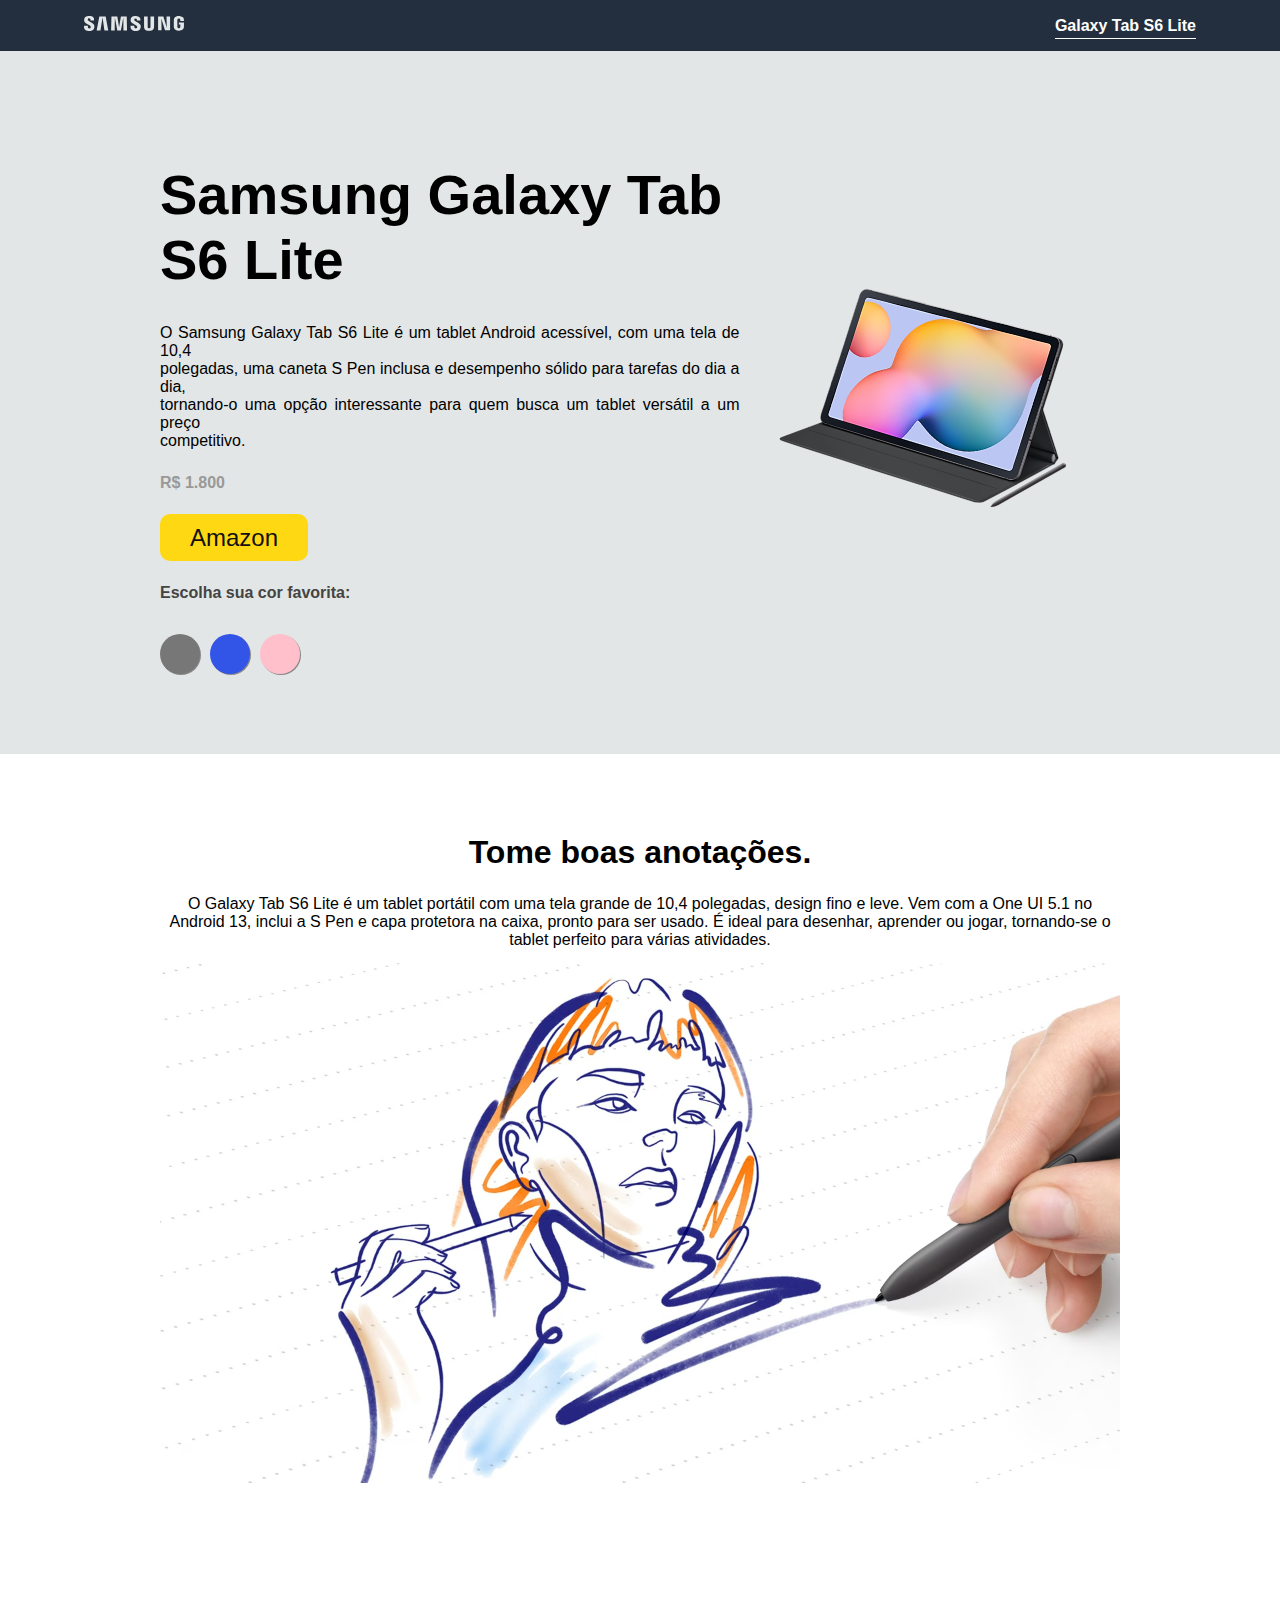
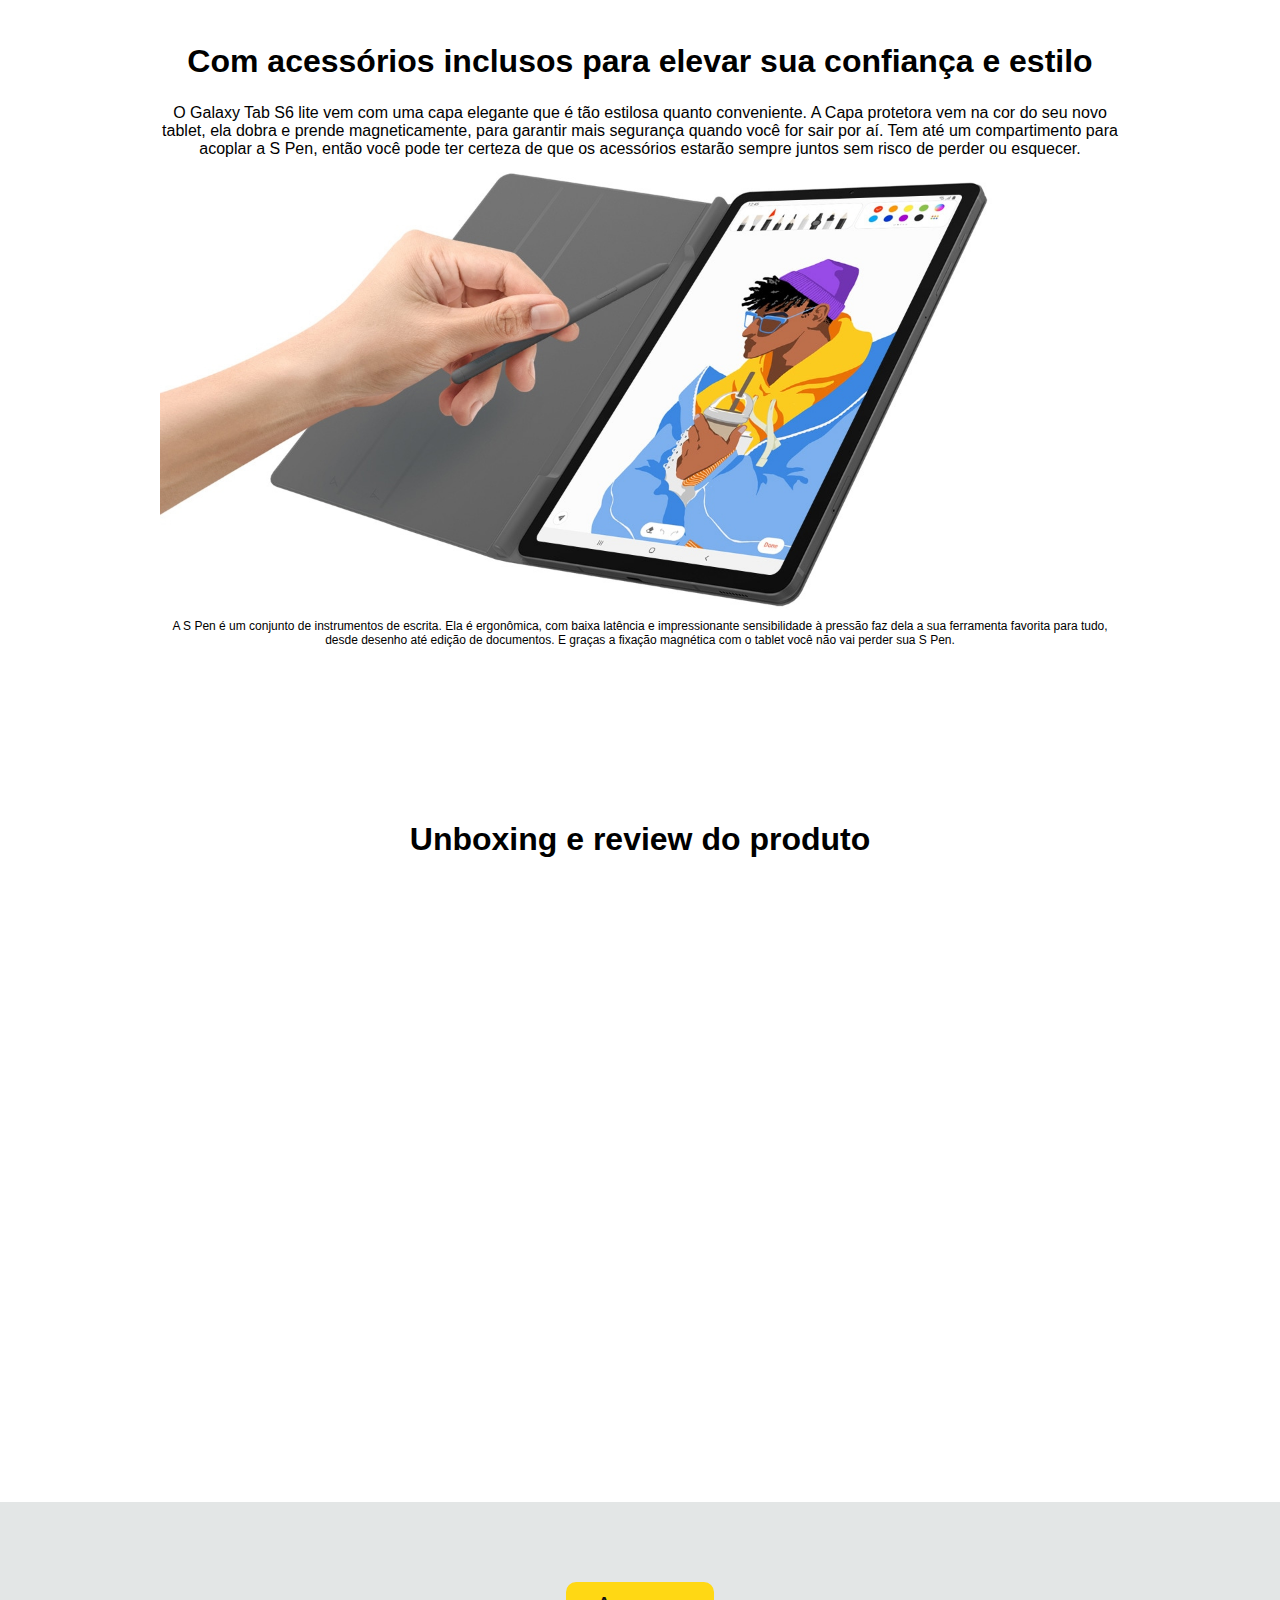
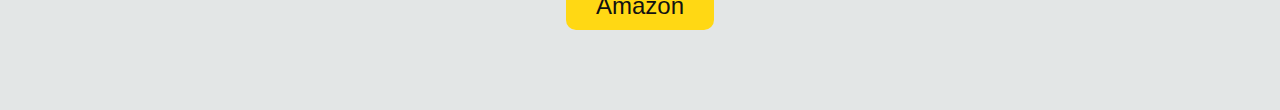
==== galaxy-tab-s6-lite/index.html @ 4a9cb218 "teste-site-url" ====
<!DOCTYPE html>
<html lang="pt-BR">
  <head>
    <title>Samsung Galaxy Tab S6 Lite - Especificações, Preço e Comprar</title>
    <link rel="shortcut icon" href="i/Favicon.png" type="image/x-icon" />
    <meta name="description" content="Conheça o Samsung Galaxy Tab S6 Lite, um tablet Android acessível com tela de 10,4 polegadas e caneta S Pen inclusa. Saiba mais sobre suas especificações e onde comprá-lo." />
    <meta charset="UTF-8" />
    <meta http-equiv="X-UA-Compatible" content="IE=edge" />
    <meta name="viewport" content="width=device-width, initial-scale=1.0" />
    <!--  -->
    <link rel="stylesheet" href="ac/style.css" />
    <script src="ac/scripts.js"></script>
  </head>
  <body>
    <header>
      <nav class="navigation">
        <a href="#"
          ><img src="i/logo.svg" alt="Logo do iPhone" class="logo"
        /></a>
        <ul>
          <li><a href="#" class="check">Galaxy Tab S6 Lite</a></li>
          <!-- <li><a href="#">Descrição</a></li> -->
          <!-- <li><a href="#">Detalhes</a></li> -->
          <!-- <li><a href="#">Recomendação</a></li> -->
        </ul>
      </nav>
    </header>
    <main>
      <section class="topo">
        <div class="main-text">
          <img src="i/iphone13.png" alt="" />
          <h3>Samsung Galaxy Tab S6 Lite</h3>
          <p class="justfy">
            O Samsung Galaxy Tab S6 Lite é um tablet Android acessível, com uma
            tela de 10,4 <br />
            polegadas, uma caneta S Pen inclusa e desempenho sólido para tarefas
            do dia a dia,<br />
            tornando-o uma opção interessante para quem busca um tablet versátil
            a um preço<br />
            competitivo.
          </p>
          <h6>R$ 1.800</h6>
          <a href="https://amzn.to/3QFNpTk" class="btn">Amazon</a>
          <div class="text">
            <h5>Escolha sua cor favorita:</h5>
          </div>
          <div class="content">
            <span
              id="green"
              onclick="imgSlider('i/galaxy-tab-s-black.png'); circleChange('#777777')"
            ></span>

            <span
              id="pink"
              onclick="imgSlider('i/galaxy-tab-s-blue.png'); circleChange('#3355E7')"
            ></span>
            <span
              id="blue"
              onclick="imgSlider('i/galaxy-tab-s-pink.png'); circleChange('#FFC0CB')"
            ></span>
          </div>
        </div>
        <div class="main-img">
          <img
            src="i/galaxy-tab-s-black.png"
            alt="Imagem do iPhone"
            id="phone"
          />
        </div>
        <div class="circle"></div>
      </section>
      <section id="descricao" class="detalhes">
        <h2>Tome boas anotações.</h2>
        <p>
          O Galaxy Tab S6 Lite é um tablet portátil com uma tela grande de 10,4
          polegadas, design fino e leve. Vem com a One UI 5.1 no Android 13,
          inclui a S Pen e capa protetora na caixa, pronto para ser usado. É
          ideal para desenhar, aprender ou jogar, tornando-se o tablet perfeito
          para várias atividades.
        </p>
        <img src="i/draw-inspiration.jpg" alt="imagem" />
      </section>
      <section class="detalhes">
        <h2>Com acessórios inclusos para elevar sua confiança e estilo</h2>
        <p>
          O Galaxy Tab S6 lite vem com uma capa elegante que é tão estilosa
          quanto conveniente. A Capa protetora vem na cor do seu novo tablet,
          ela dobra e prende magneticamente, para garantir mais segurança quando
          você for sair por aí. Tem até um compartimento para acoplar a S Pen,
          então você pode ter certeza de que os acessórios estarão sempre juntos
          sem risco de perder ou esquecer.
        </p>
        <img src="i/tab-capa-caneta.jpg" alt="imagem" />
        <p class="span">
          A S Pen é um conjunto de instrumentos de escrita. Ela é ergonômica,
          com baixa latência e impressionante sensibilidade à pressão faz dela a
          sua ferramenta favorita para tudo, desde desenho até edição de
          documentos. E graças a fixação magnética com o tablet você não vai
          perder sua S Pen.
        </p>
      </section>
      <section class="detalhes">
        <h2>Unboxing e review do produto</h2>
        <div class="iframe-container">
<iframe width="560" height="315" src="https://www.youtube.com/embed/kDgHw92b184?si=QJrs1kSWTBTWZQor" title="YouTube video player" frameborder="0" allow="accelerometer; autoplay; clipboard-write; encrypted-media; gyroscope; picture-in-picture; web-share" allowfullscreen></iframe>
        </div>
      </section>
      <section class="btn-bottom">
        <a href="https://amzn.to/3QFNpTk" class="btn">Amazon</a>
      </section>
    </main>
  </body>
</html>
---- galaxy-tab-s6-lite/ac/style.css ----
* {
  margin: 0;
  padding: 0;
  box-sizing: border-box;
  list-style: none;
  text-decoration: none;
  font-family: sans-serif;
}
body {
  background: #e3e6e6;
}
header {
  padding: 2px 70px;
  background: #232f3e;
}
.navigation {
  display: flex;
  align-items: center;
  justify-content: space-between;
  padding: 14px;
}
.navigation .logo {
  width: 100px;
}
.navigation ul {
  display: flex;
  align-items: center;
  gap: 60px;
}
.navigation ul li a {
  color: #888;
  font-weight: 600;
  padding-bottom: 4px;
  transition: all 0.5s ease-in-out;
}
.navigation ul li a:hover {
  color: #fff;
  border-bottom: 1px solid #fff;
}
.navigation .check {
  color: #fff;
  border-bottom: 1px solid #fff;
}

/*Main*/

main section {
  display: flex;
  align-items: center;
  justify-content: space-between;
  padding: 5rem 10rem;
  z-index: 2;
}
main .topo {
  display: flex;
}
.main-text img {
  width: 15rem;
  margin-bottom: 3vh;
  z-index: 2;
}

.main-text h3 {
  font-size: 3.5rem;
  margin-bottom: 2rem;
  z-index: 2;
}
.main-text p[class="justfy"] {
  margin-bottom: 1.5rem;
text-align: justify;
}
.main-text h6 {
  color: #999;
  font-size: 1rem;
  margin-bottom: 2rem;
  z-index: 2;
}
.main-text .btn,
main .btn-bottom .btn {
  font-weight: 500;
  padding: 10px 30px;
  background: #ffd814;
  border-radius: 10px;
  color: #111111;
  font-size: 1.5rem;
  transition: all 0.5s;
  z-index: 2;
}
.main-text .btn:hover {
  /* opacity: .85; */
}
.main-text .text h5 {
  font-size: 1rem;
  color: #444;
  margin-top: 2rem;
  margin-bottom: 2rem;
  z-index: 2;
}
.main-text .content {
  display: flex;
  align-items: center;
  gap: 10px;
  z-index: 2;
}
.main-text .content span {
  width: 40px;
  height: 40px;
  border-radius: 50%;
  cursor: pointer;
  box-shadow: 1px 1px #888;
  transition: all 0.5s;
  z-index: 2;
}
.main-text .content span:hover {
  opacity: 0.8;
}
#green {
  background: #777777;
}
#pink {
  background: #3355e7;
}
#blue {
  background: #ffc0cb;
}
.main-img {
  transition: all 1s ease;
  z-index: 100;
}
.main-img img {
  width: 500px;
  transform: rotate(7deg);
}
main img {
  max-width: 100%;
  height: auto;
}

/* .circle {
  position: absolute;
  top: 0;
  right: 0;
  width: 900px;
  height: 706px;
  background: #777777;
  clip-path: circle(800px at right 1000px);
} */

/* DETALHES */

main .detalhes {
  display: flex;
  flex-direction: column;
  background-color: #ffffff;
}

.iframe-container {
  position: relative;
  width: 100%;
  padding-bottom: 56.25%; /* 16:9 aspect ratio (height/width) */
  overflow: hidden;
}

.iframe-container iframe {
  position: absolute;
  top: 0;
  left: 0;
  width: 100%;
  height: 100%;
}

main h2 {
  font-size: xx-large;
  margin-bottom: 24px;
}

main p {
  font-size: medium;
  margin-bottom: 14px;
  text-align: center;
}
main p[class="span"]{
  font-size: 12px;
}

main .btn-bottom  {
  display: flex;
  justify-content: center;
}



@media (max-width: 833px) {
  main .topo {
    display: flex;
    flex-direction: column;
  }
  main section .main-img img {
    width: 900px;
    height: auto;
  }
  main .detalhes{
    padding-left: 2em;
    padding-right: 2em;
  }
}
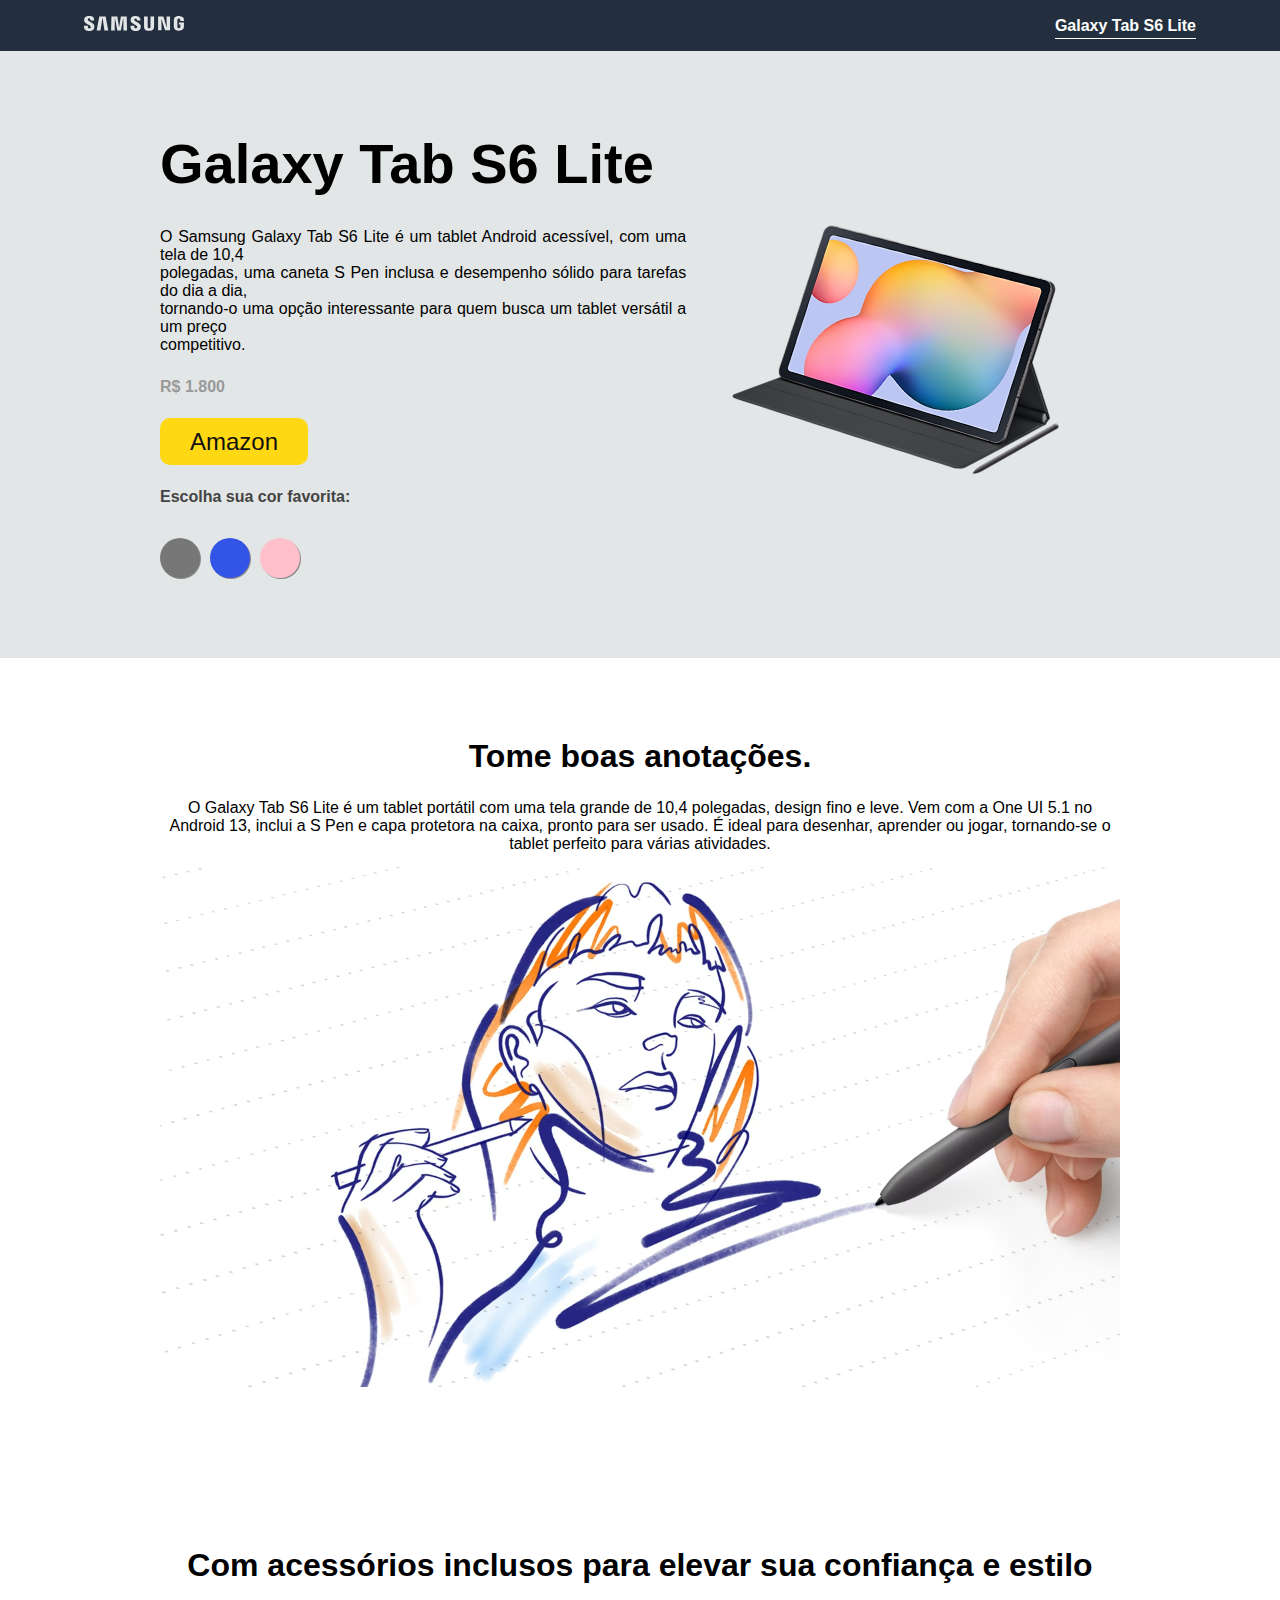
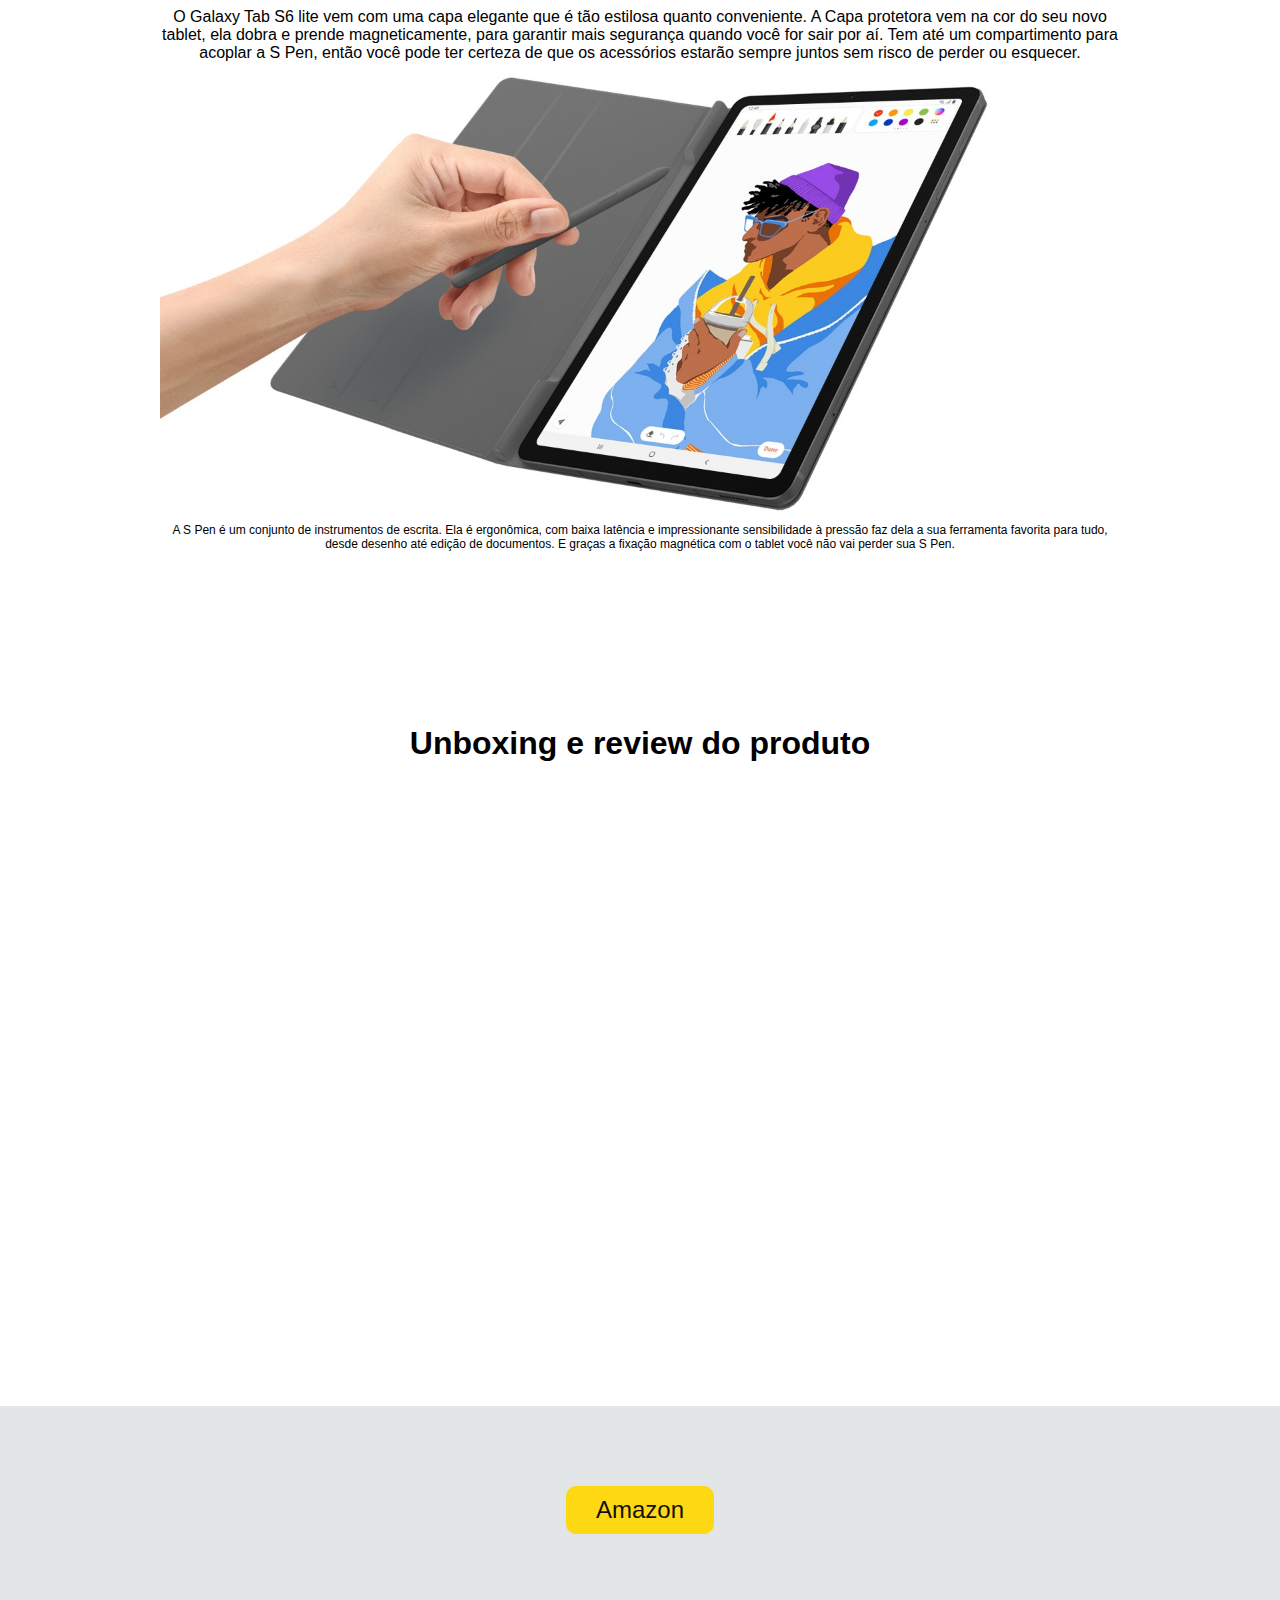
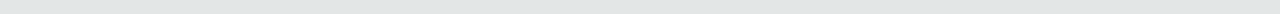
==== commit eb137c58: "Update index.html" ====
--- a/galaxy-tab-s6-lite/index.html
+++ b/galaxy-tab-s6-lite/index.html
@@ -28,8 +28,8 @@
     <main>
       <section class="topo">
         <div class="main-text">
-          <img src="i/iphone13.png" alt="" />
-          <h3>Samsung Galaxy Tab S6 Lite</h3>
+      
+          <h3> Galaxy Tab S6 Lite</h3>
           <p class="justfy">
             O Samsung Galaxy Tab S6 Lite é um tablet Android acessível, com uma
             tela de 10,4 <br />
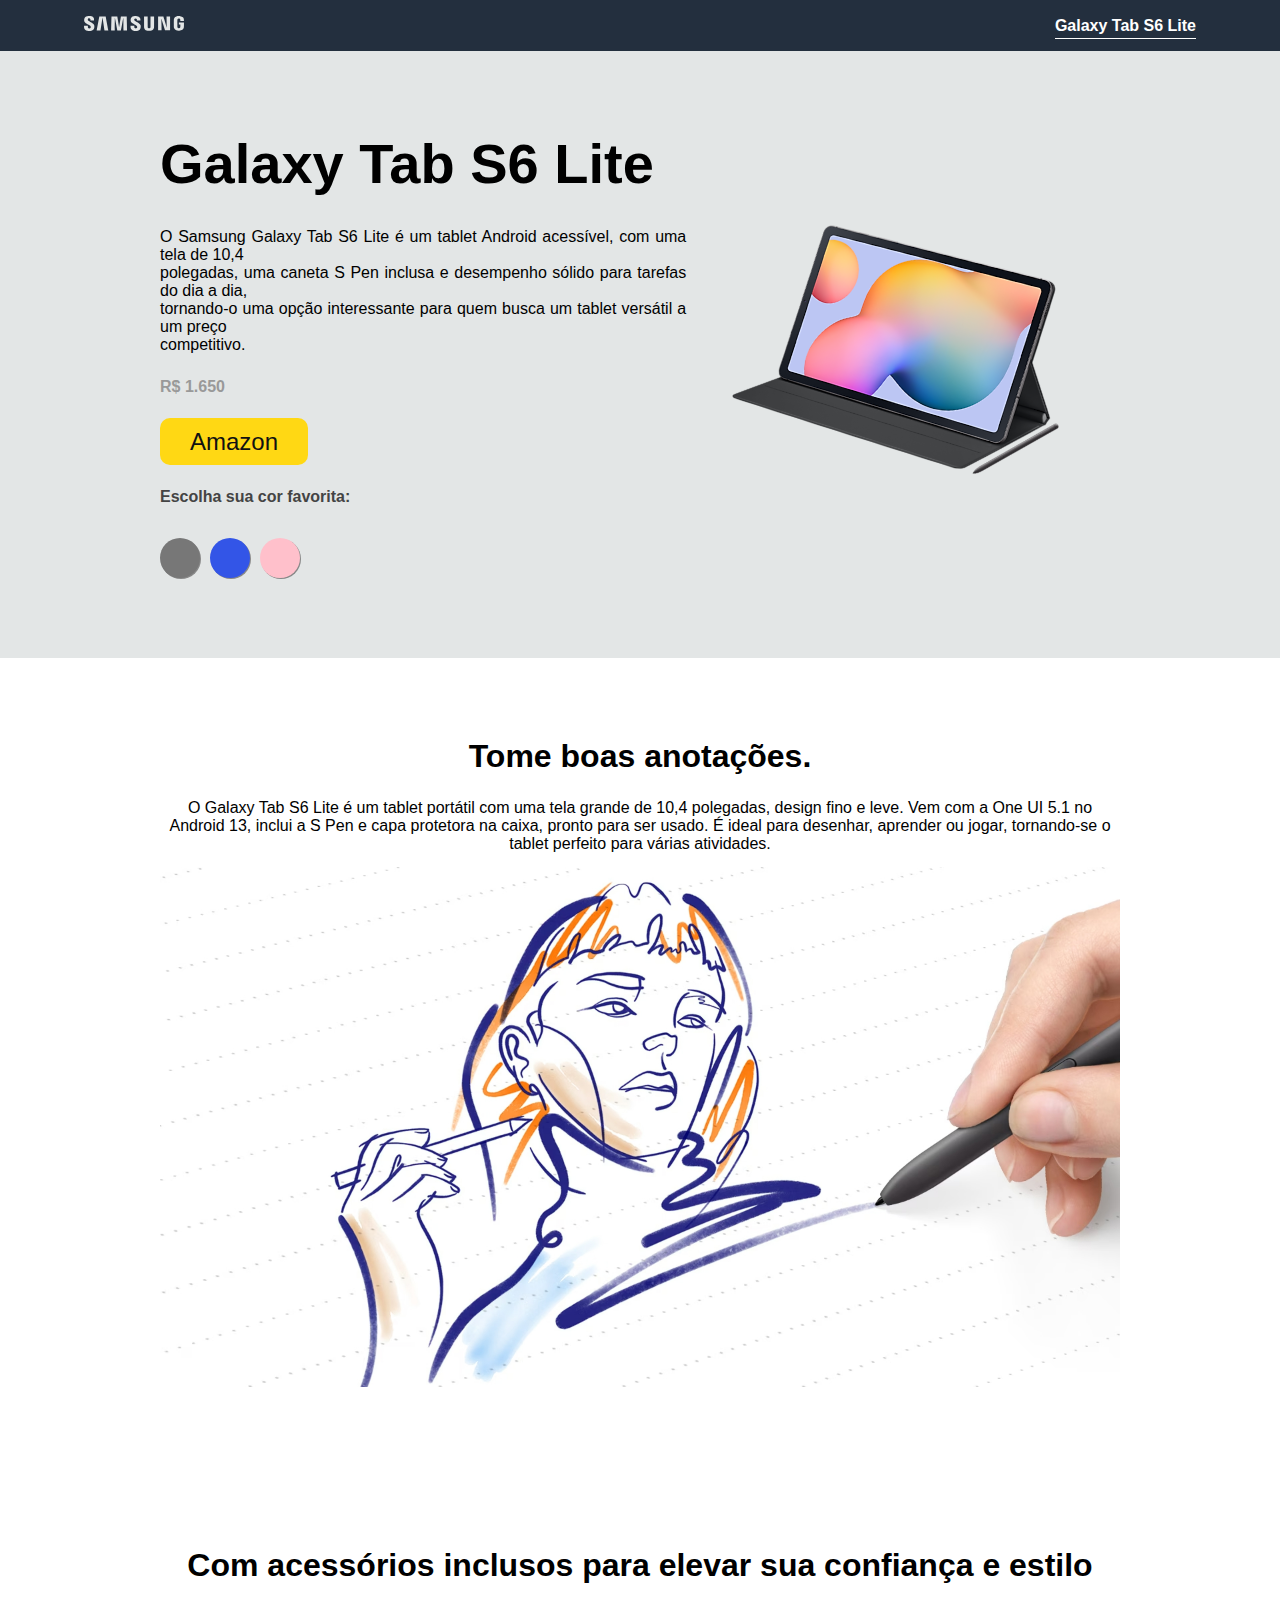
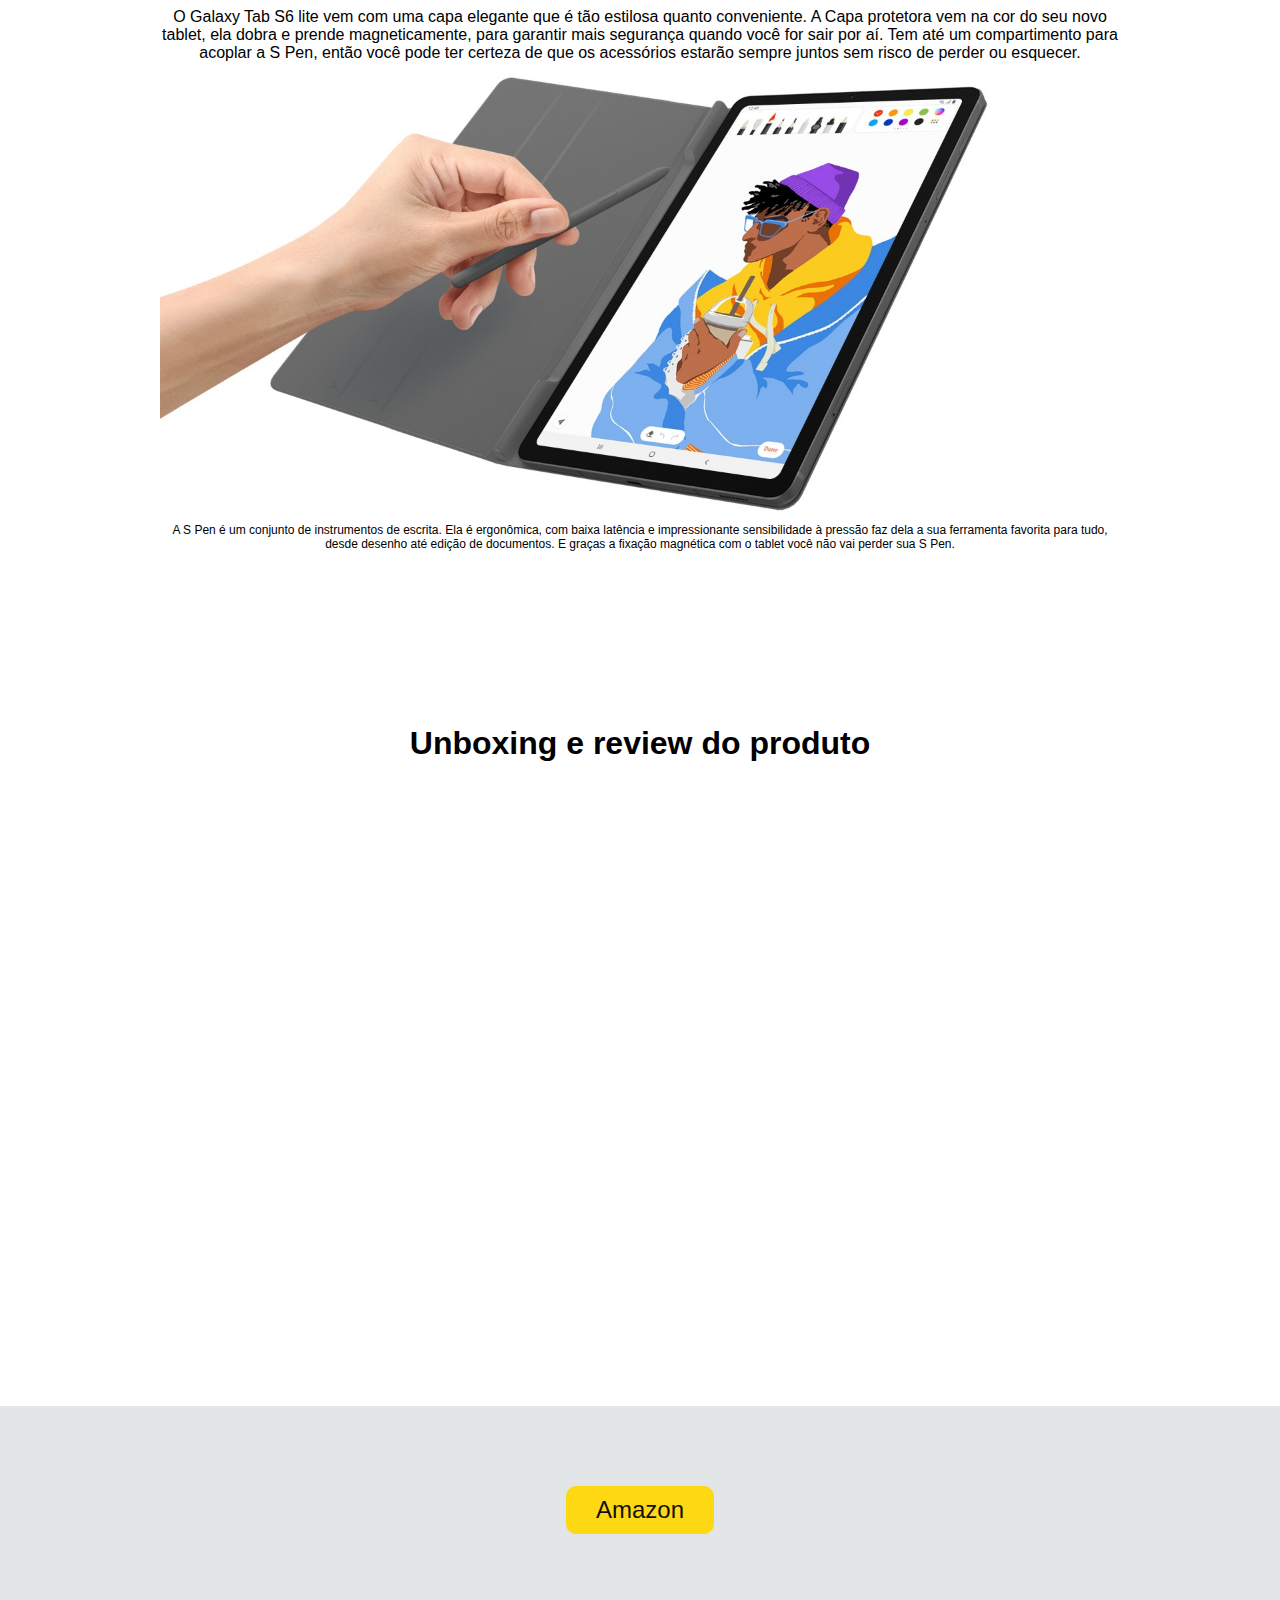
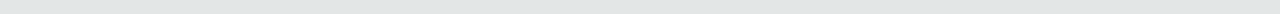
==== commit 8d4b28d8: "alteração de preço" ====
--- a/galaxy-tab-s6-lite/index.html
+++ b/galaxy-tab-s6-lite/index.html
@@ -3,7 +3,10 @@
   <head>
     <title>Samsung Galaxy Tab S6 Lite - Especificações, Preço e Comprar</title>
     <link rel="shortcut icon" href="i/Favicon.png" type="image/x-icon" />
-    <meta name="description" content="Conheça o Samsung Galaxy Tab S6 Lite, um tablet Android acessível com tela de 10,4 polegadas e caneta S Pen inclusa. Saiba mais sobre suas especificações e onde comprá-lo." />
+    <meta
+      name="description"
+      content="Conheça o Samsung Galaxy Tab S6 Lite, um tablet Android acessível com tela de 10,4 polegadas e caneta S Pen inclusa. Saiba mais sobre suas especificações e onde comprá-lo."
+    />
     <meta charset="UTF-8" />
     <meta http-equiv="X-UA-Compatible" content="IE=edge" />
     <meta name="viewport" content="width=device-width, initial-scale=1.0" />
@@ -28,8 +31,7 @@
     <main>
       <section class="topo">
         <div class="main-text">
-      
-          <h3> Galaxy Tab S6 Lite</h3>
+          <h3>Galaxy Tab S6 Lite</h3>
           <p class="justfy">
             O Samsung Galaxy Tab S6 Lite é um tablet Android acessível, com uma
             tela de 10,4 <br />
@@ -39,7 +41,7 @@
             a um preço<br />
             competitivo.
           </p>
-          <h6>R$ 1.800</h6>
+          <h6>R$ 1.650</h6>
           <a href="https://amzn.to/3QFNpTk" class="btn">Amazon</a>
           <div class="text">
             <h5>Escolha sua cor favorita:</h5>
@@ -102,7 +104,15 @@
       <section class="detalhes">
         <h2>Unboxing e review do produto</h2>
         <div class="iframe-container">
-<iframe width="560" height="315" src="https://www.youtube.com/embed/kDgHw92b184?si=QJrs1kSWTBTWZQor" title="YouTube video player" frameborder="0" allow="accelerometer; autoplay; clipboard-write; encrypted-media; gyroscope; picture-in-picture; web-share" allowfullscreen></iframe>
+          <iframe
+            width="560"
+            height="315"
+            src="https://www.youtube.com/embed/kDgHw92b184?si=QJrs1kSWTBTWZQor"
+            title="YouTube video player"
+            frameborder="0"
+            allow="accelerometer; autoplay; clipboard-write; encrypted-media; gyroscope; picture-in-picture; web-share"
+            allowfullscreen
+          ></iframe>
         </div>
       </section>
       <section class="btn-bottom">
--- a/galaxy-tab-s6-lite/ac/style.css
+++ b/galaxy-tab-s6-lite/ac/style.css
@@ -191,6 +191,10 @@
 
 
 @media (max-width: 833px) {
+  header {
+    padding: 0px 13px;
+    background: #232f3e;
+}
   main .topo {
     display: flex;
     flex-direction: column;
@@ -199,7 +203,7 @@
     width: 900px;
     height: auto;
   }
-  main .detalhes{
+  main section{
     padding-left: 2em;
     padding-right: 2em;
   }
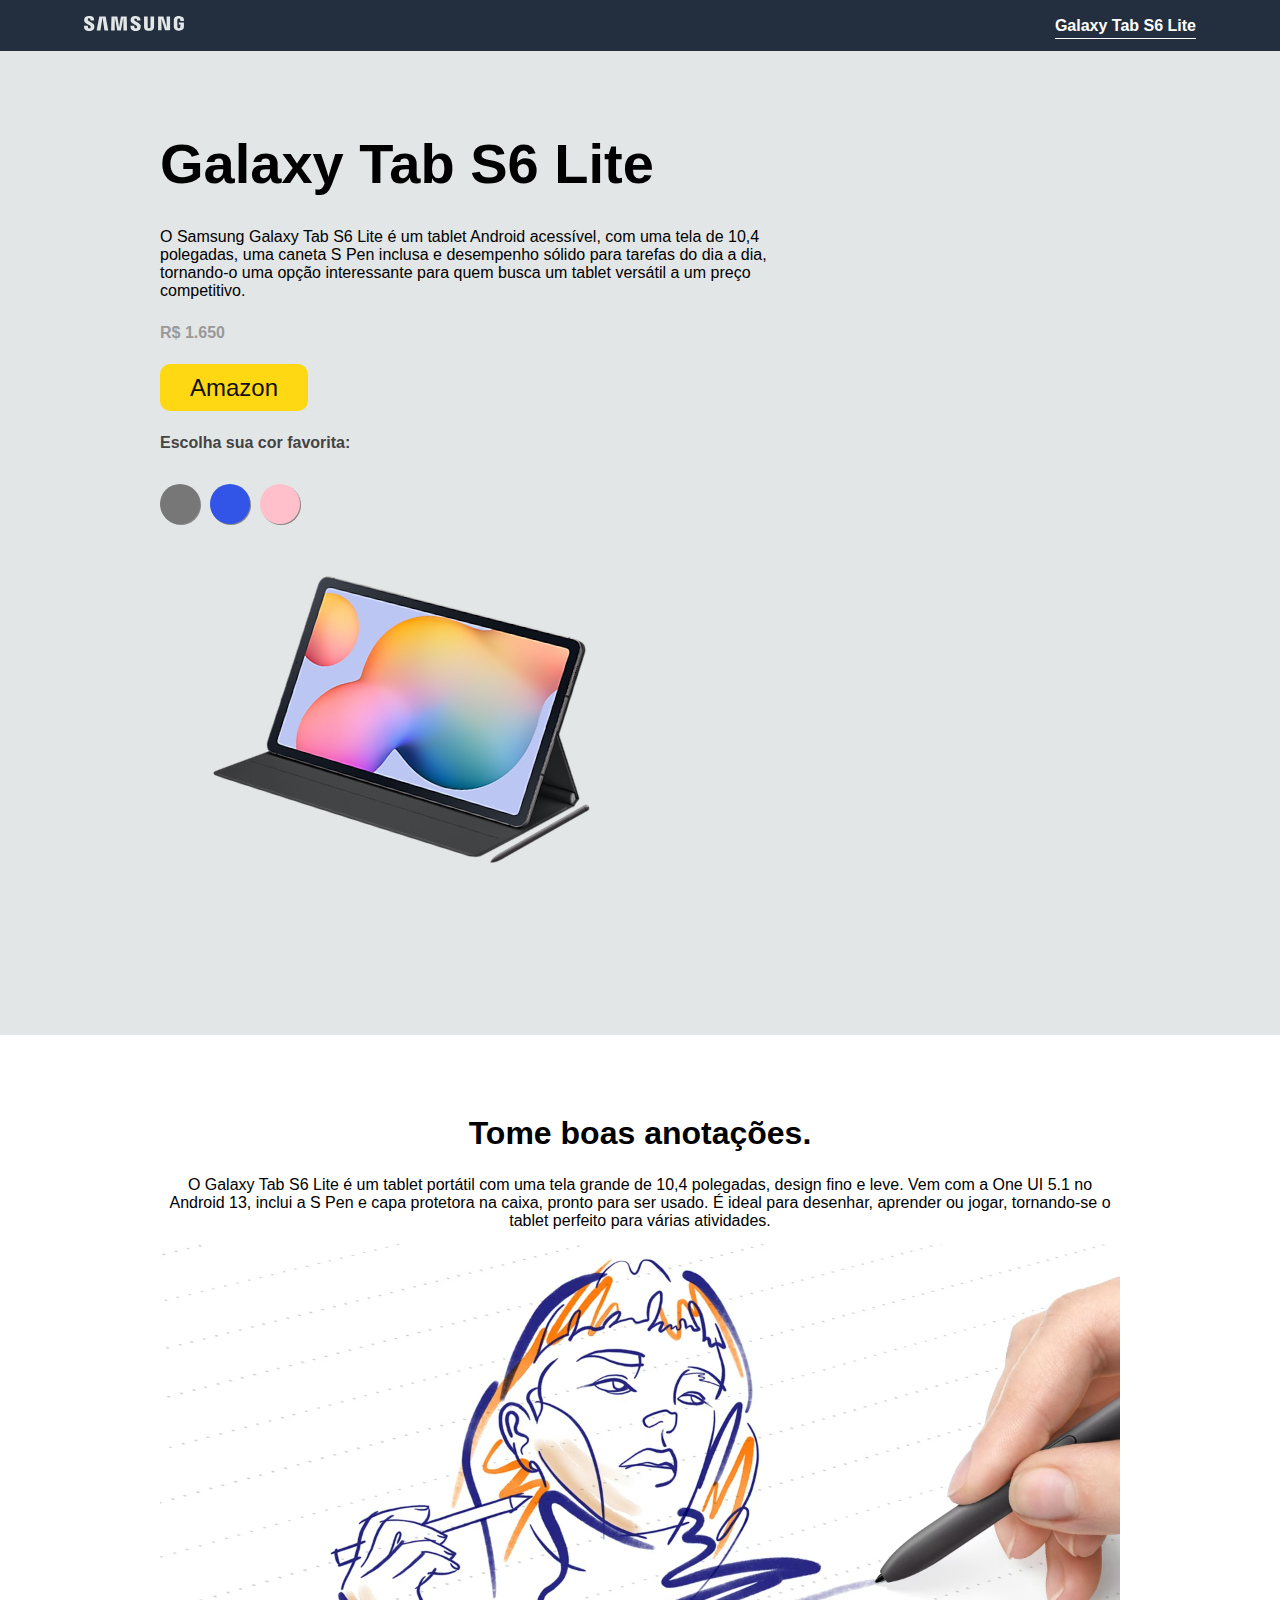
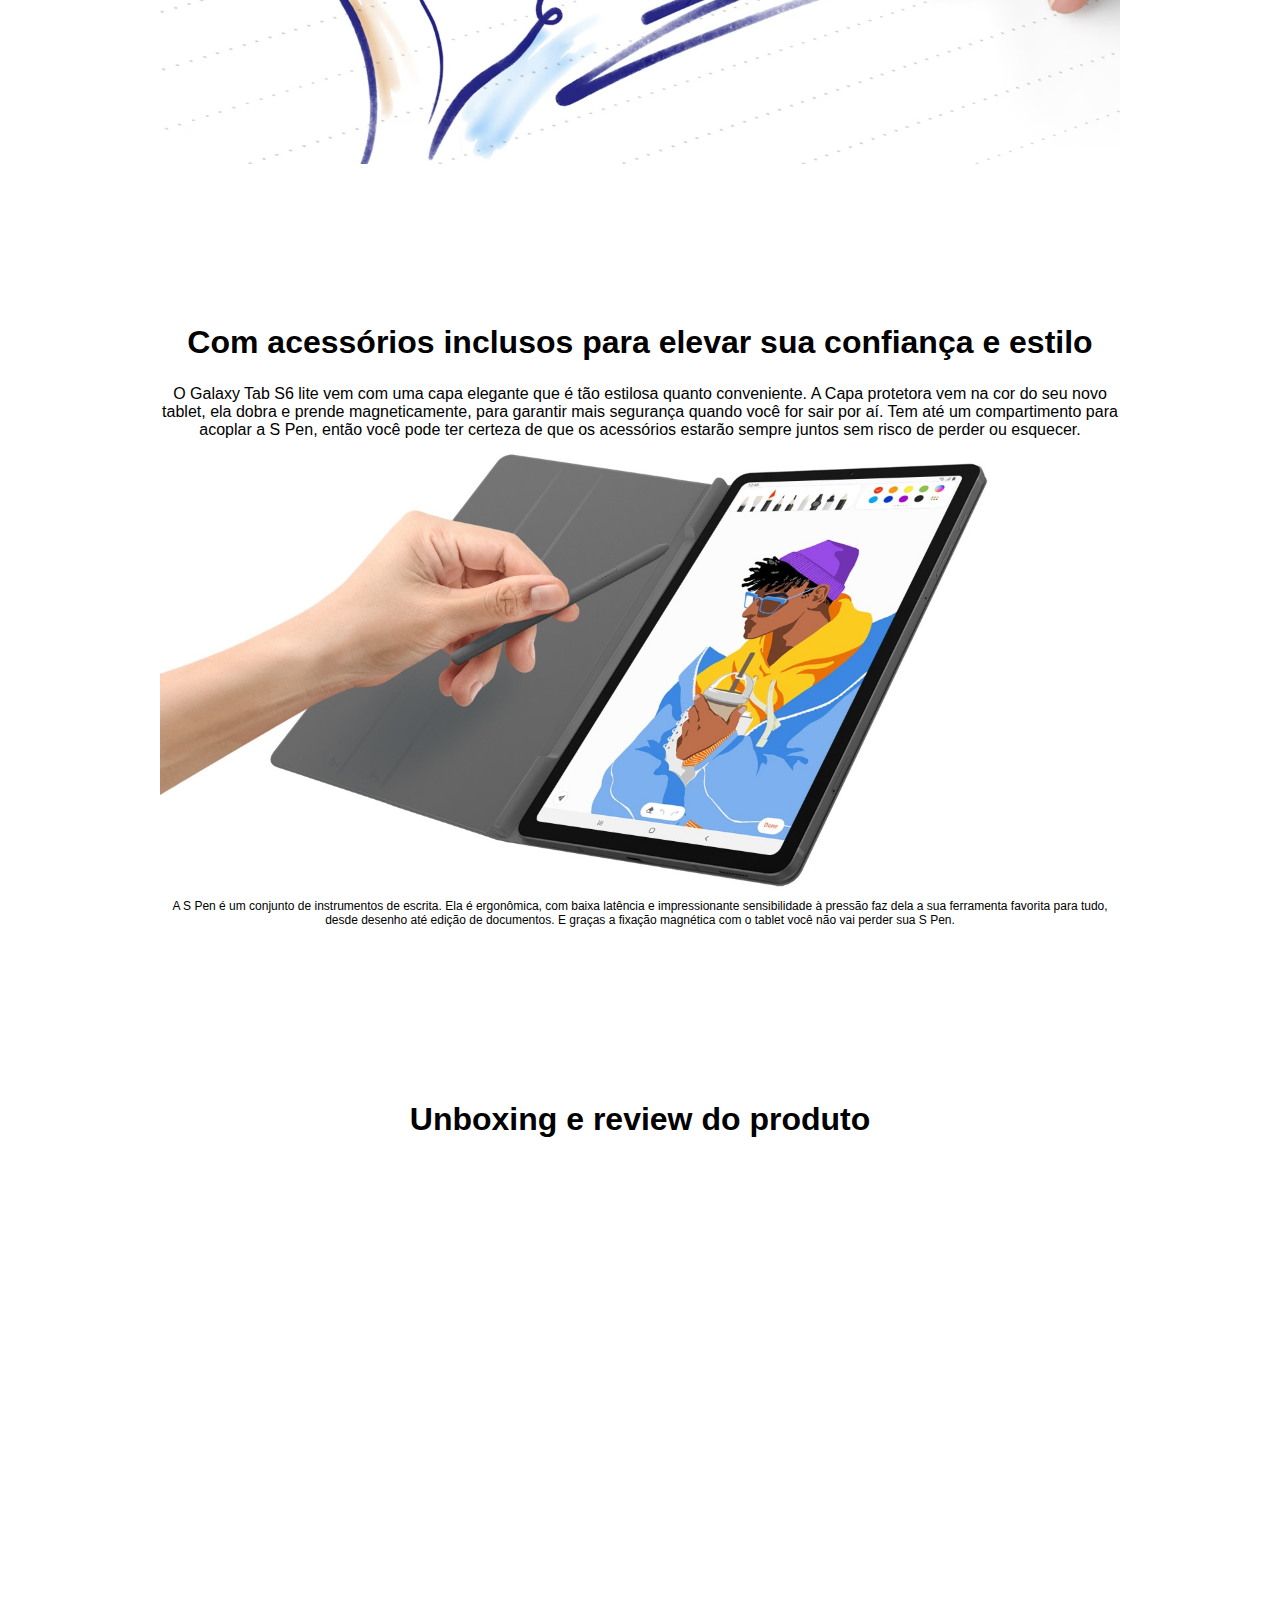
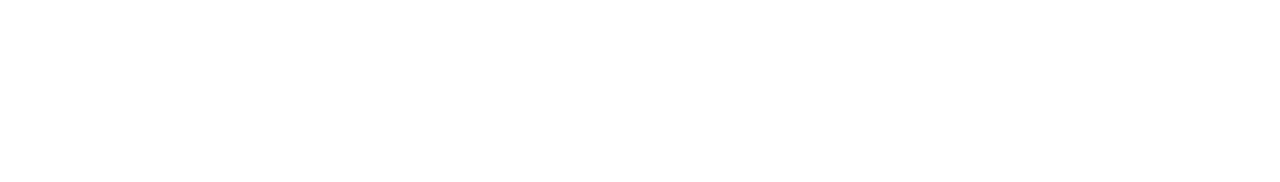
==== commit a4eb6eca: "uploand: alteração de preços e links dinamicamente" ====
--- a/galaxy-tab-s6-lite/index.html
+++ b/galaxy-tab-s6-lite/index.html
@@ -41,27 +41,28 @@
             a um preço<br />
             competitivo.
           </p>
-          <h6>R$ 1.650</h6>
-          <a href="https://amzn.to/3QFNpTk" class="btn">Amazon</a>
+          <h6 id="price">R$ 1.650</h6>
+          <a id="amazon-link" href="https://amzn.to/3QFNpTk" class="btn"
+            >Amazon</a
+          >
           <div class="text">
             <h5>Escolha sua cor favorita:</h5>
           </div>
-          <div class="content">
+         <div class="content">
             <span
               id="green"
-              onclick="imgSlider('i/galaxy-tab-s-black.png'); circleChange('#777777')"
+              onclick="changeProduct('i/galaxy-tab-s-black.png', '#777777', 'R$ 1.650', 'https://amzn.to/3QFNpTk')"
             ></span>
-
             <span
               id="pink"
-              onclick="imgSlider('i/galaxy-tab-s-blue.png'); circleChange('#3355E7')"
+              onclick="changeProduct('i/galaxy-tab-s-blue.png', '#3355E7', 'R$ 1.999', 'https://amzn.to/')"
             ></span>
             <span
               id="blue"
-              onclick="imgSlider('i/galaxy-tab-s-pink.png'); circleChange('#FFC0CB')"
+              onclick="changeProduct('i/galaxy-tab-s-pink.png', '#FFC0CB', 'R$ 1.549', 'https://amzn.to/')"
             ></span>
-          </div>
         </div>
+
         <div class="main-img">
           <img
             src="i/galaxy-tab-s-black.png"
@@ -115,9 +116,9 @@
           ></iframe>
         </div>
       </section>
-      <section class="btn-bottom">
+      <!-- <section class="btn-bottom">
         <a href="https://amzn.to/3QFNpTk" class="btn">Amazon</a>
-      </section>
+      </section> -->
     </main>
   </body>
 </html>
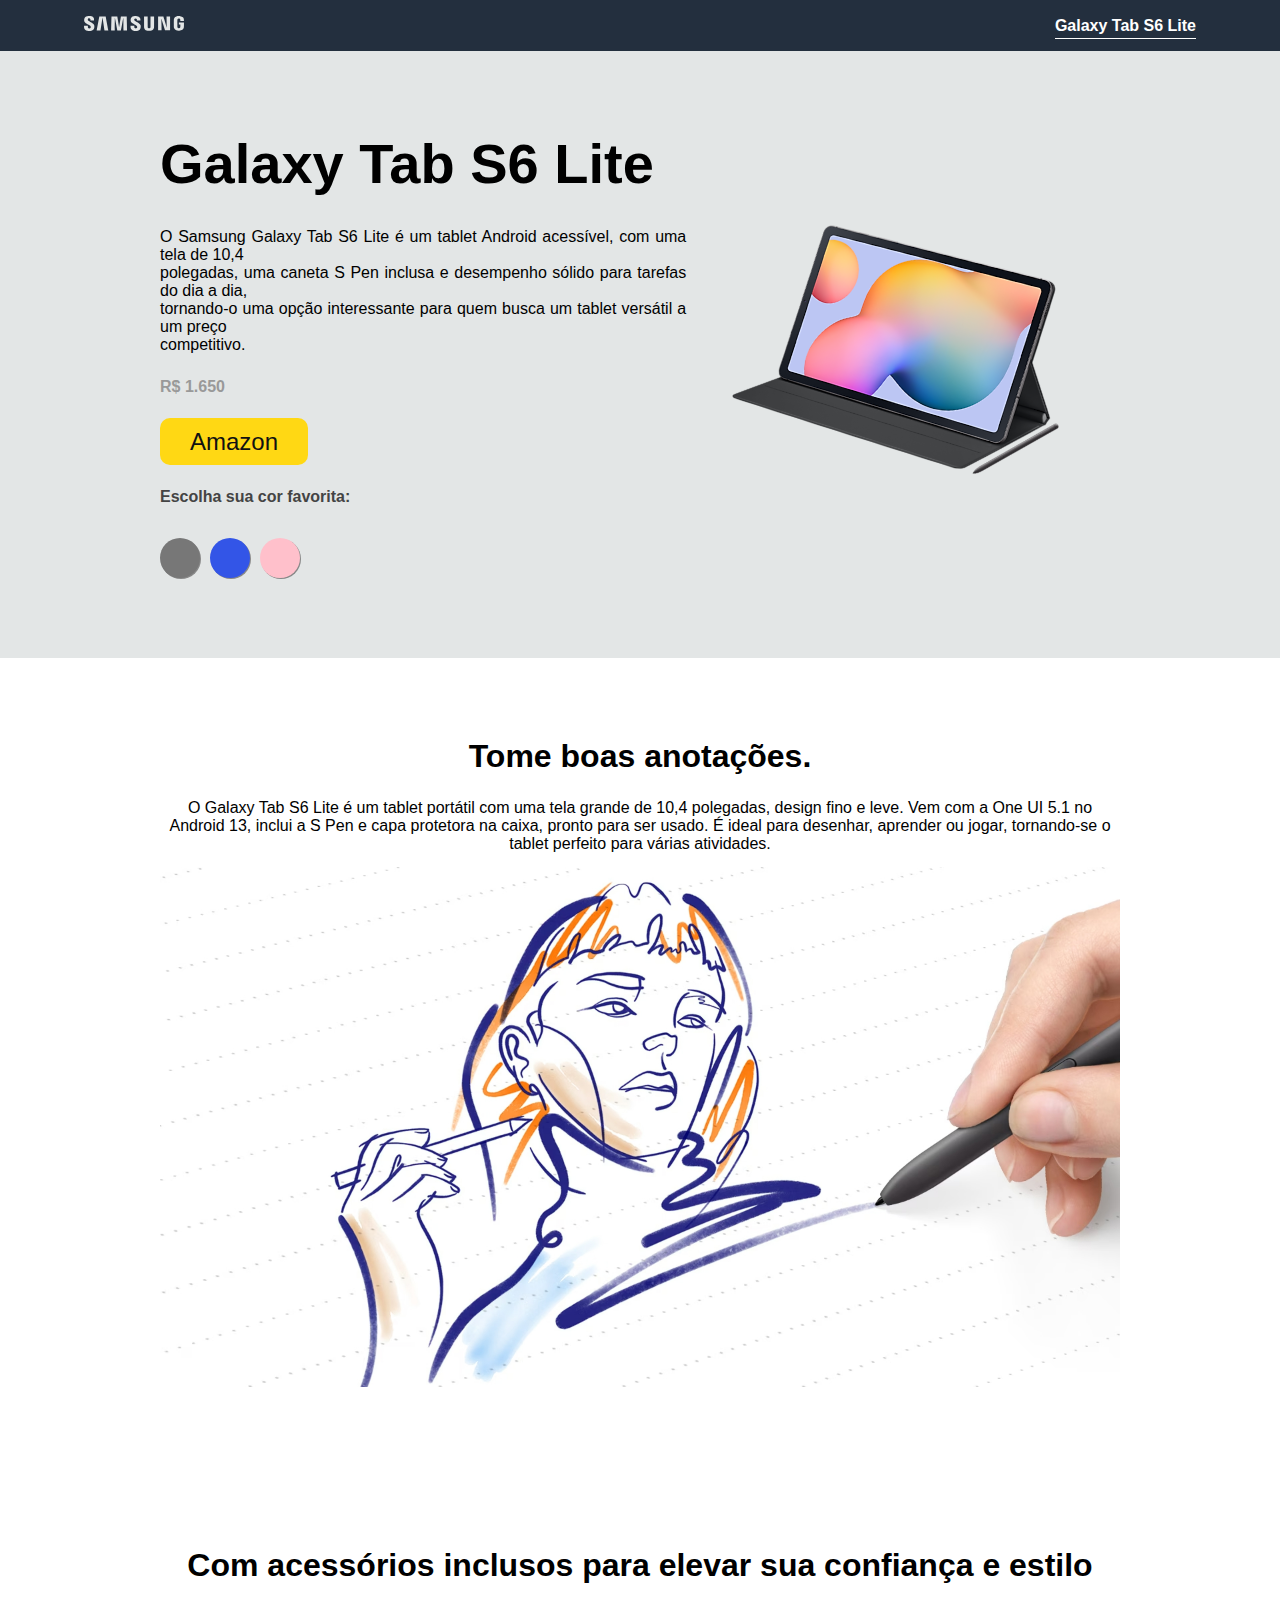
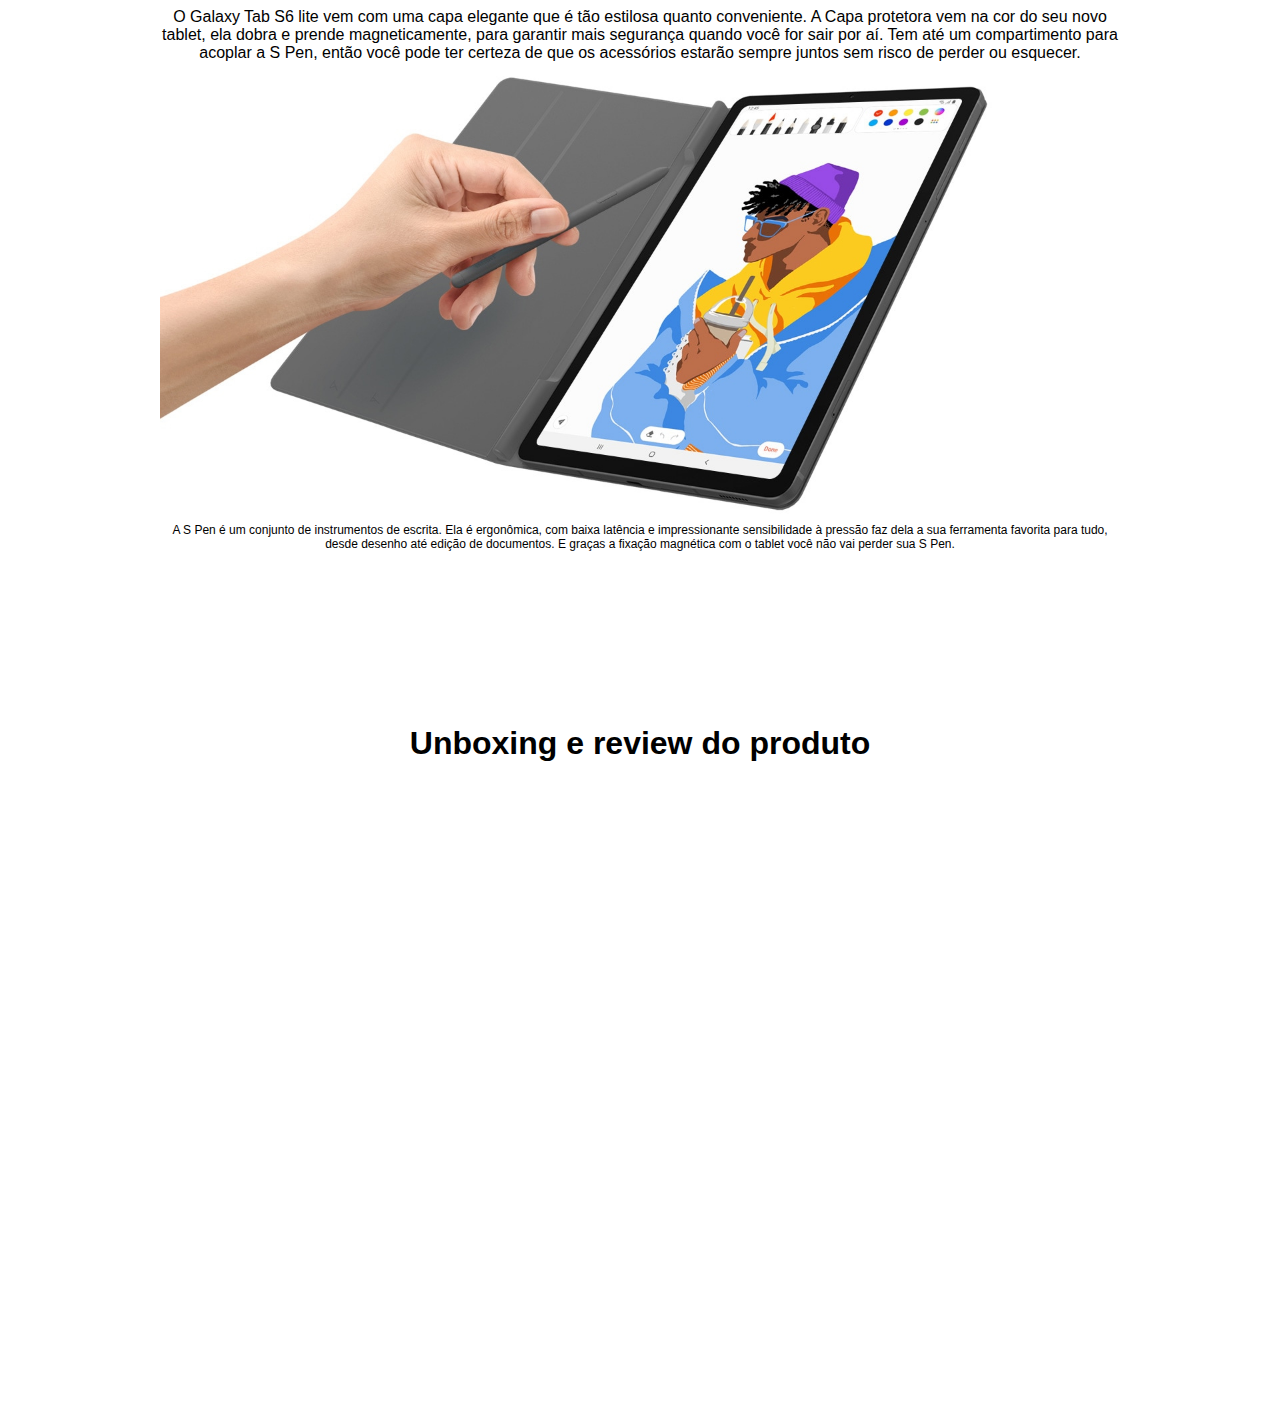
==== commit fcf20b58: "correção: posição imagem" ====
--- a/galaxy-tab-s6-lite/index.html
+++ b/galaxy-tab-s6-lite/index.html
@@ -48,7 +48,7 @@
           <div class="text">
             <h5>Escolha sua cor favorita:</h5>
           </div>
-         <div class="content">
+          <div class="content">
             <span
               id="green"
               onclick="changeProduct('i/galaxy-tab-s-black.png', '#777777', 'R$ 1.650', 'https://amzn.to/3QFNpTk')"
@@ -61,8 +61,8 @@
               id="blue"
               onclick="changeProduct('i/galaxy-tab-s-pink.png', '#FFC0CB', 'R$ 1.549', 'https://amzn.to/')"
             ></span>
+          </div>
         </div>
-
         <div class="main-img">
           <img
             src="i/galaxy-tab-s-black.png"
@@ -70,7 +70,7 @@
             id="phone"
           />
         </div>
-        <div class="circle"></div>
+        <!-- <div class="circle"></div> -->
       </section>
       <section id="descricao" class="detalhes">
         <h2>Tome boas anotações.</h2>
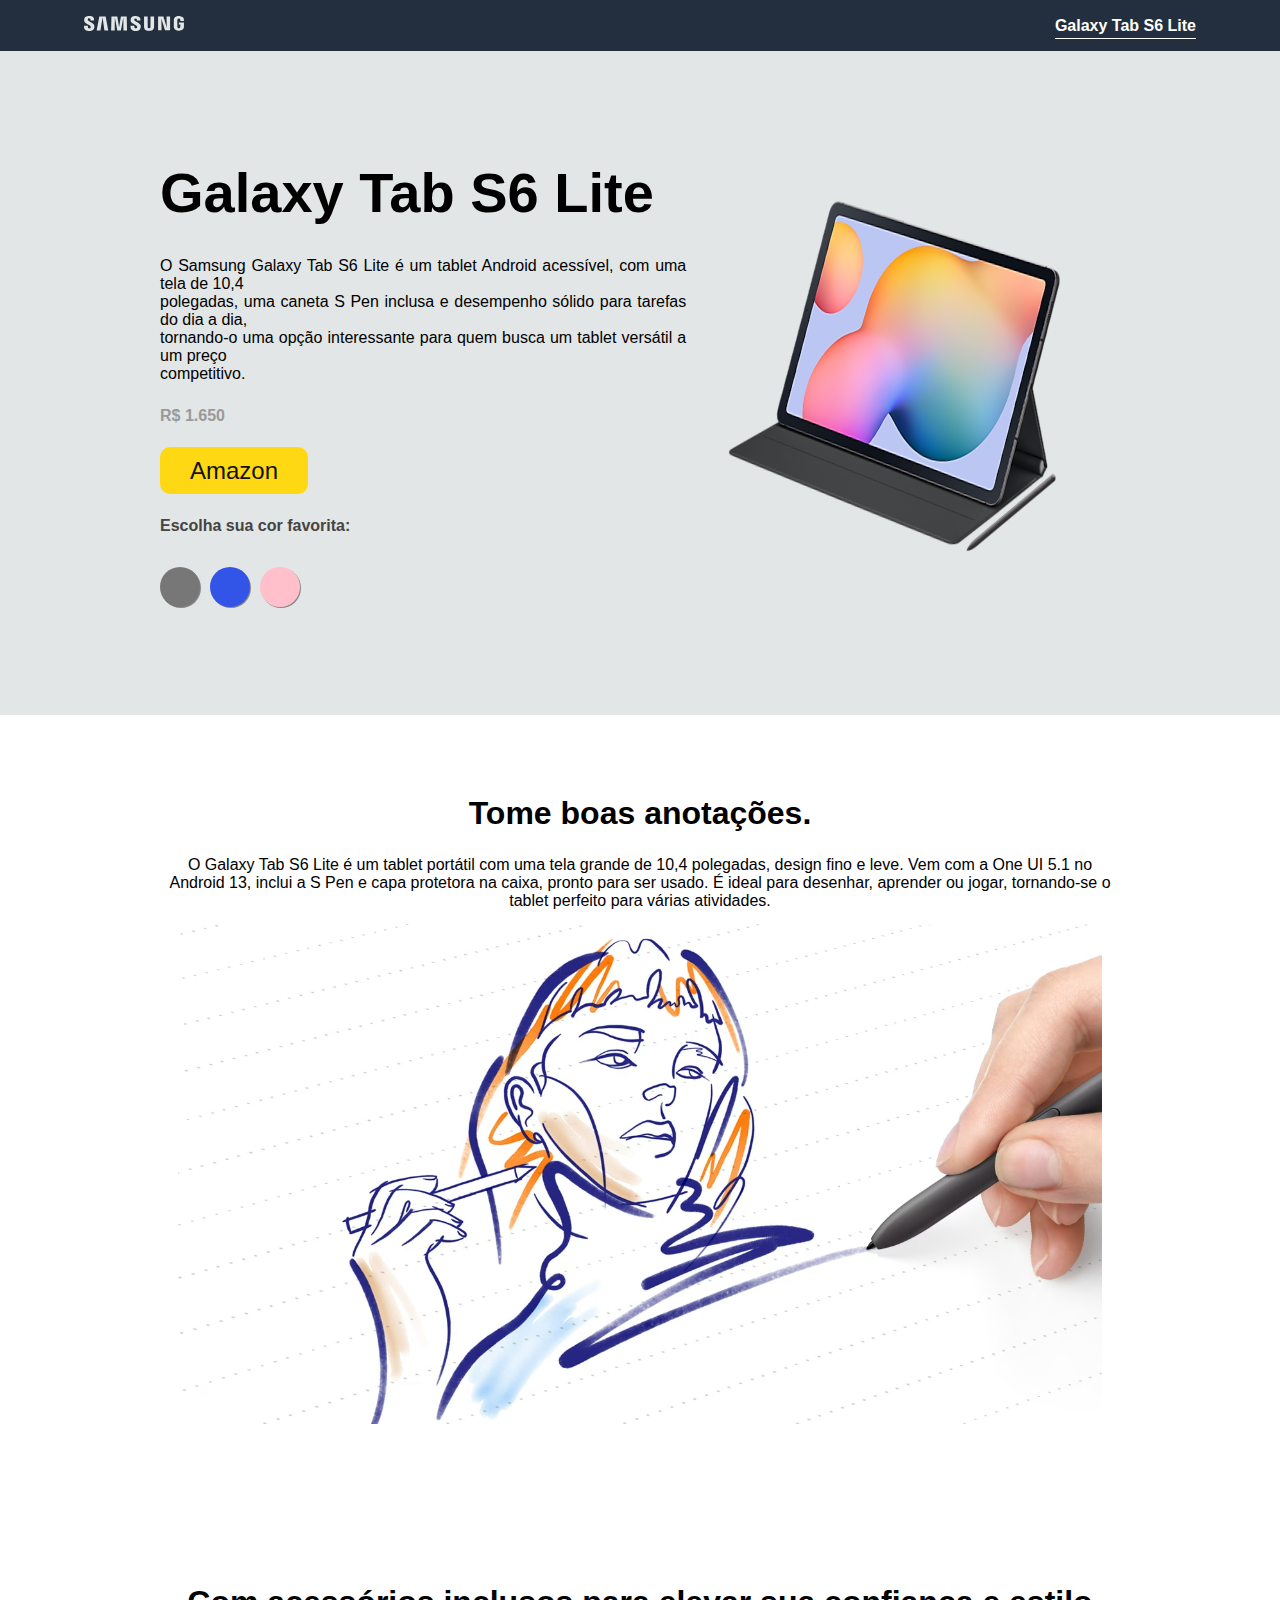
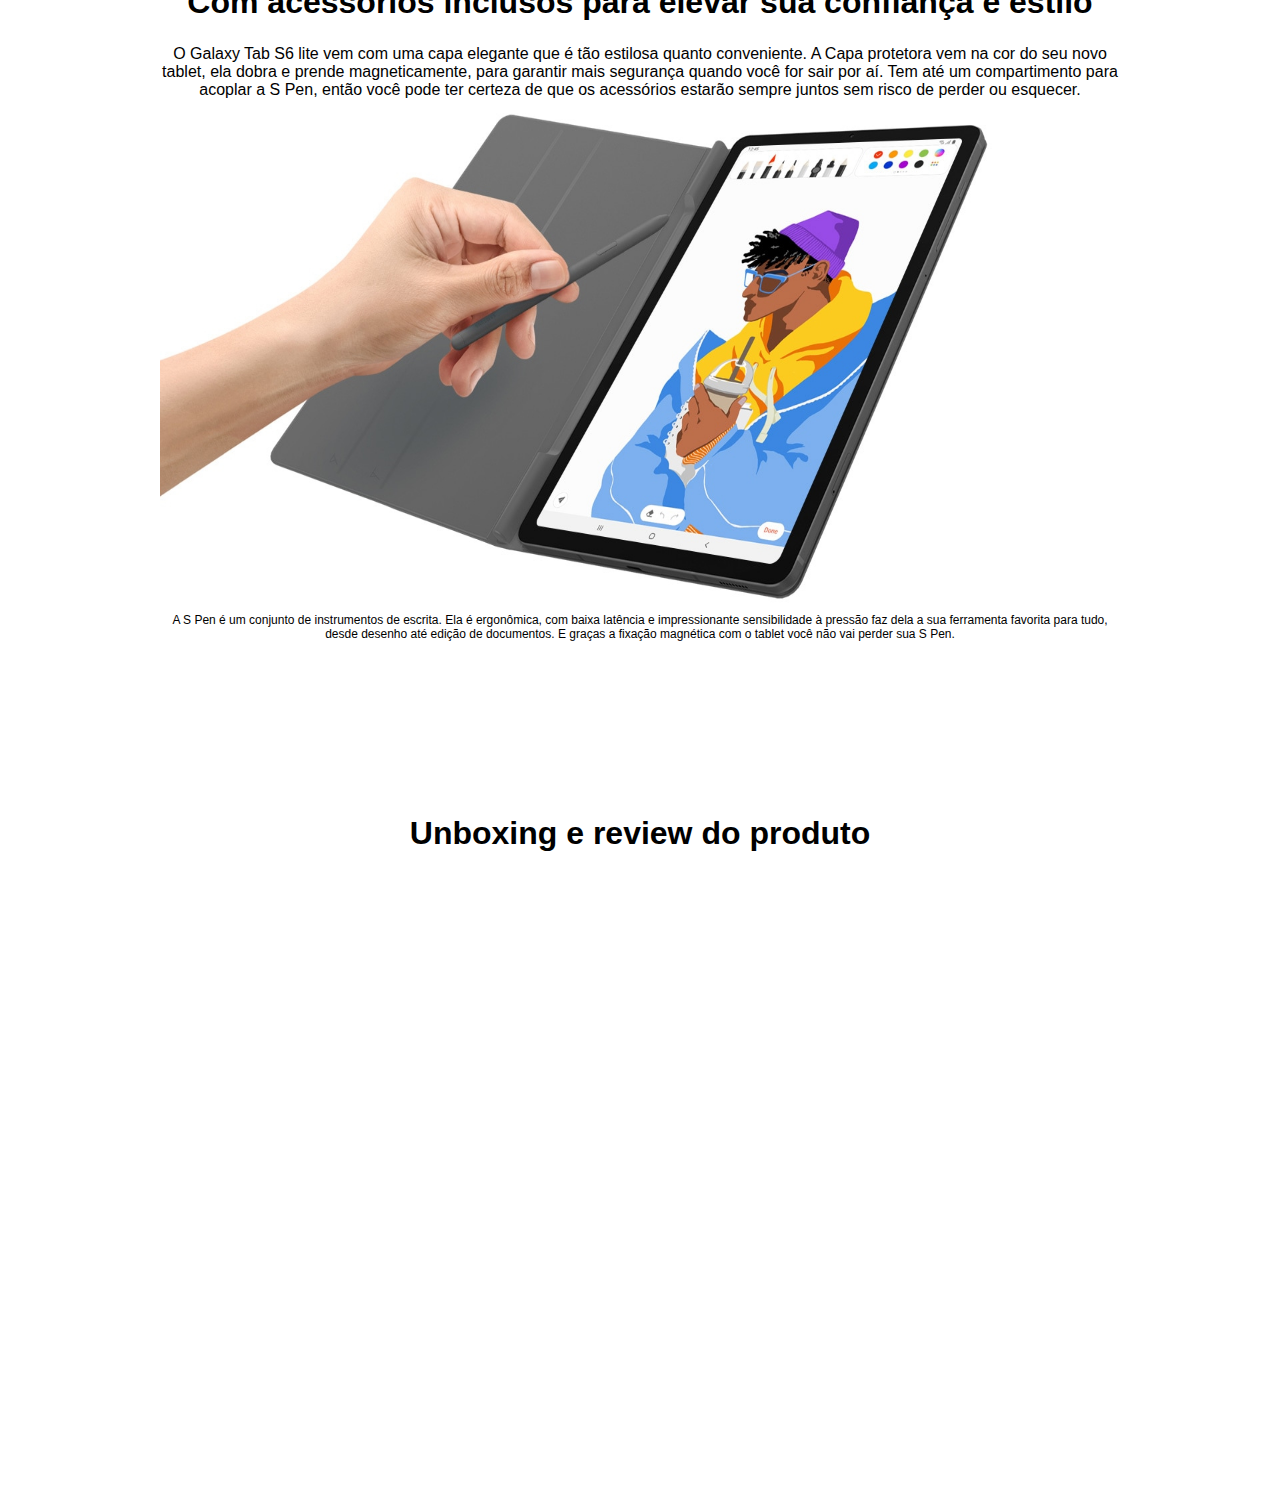
==== commit be817397: "add tag google ads" ====
--- a/galaxy-tab-s6-lite/index.html
+++ b/galaxy-tab-s6-lite/index.html
@@ -13,6 +13,15 @@
     <!--  -->
     <link rel="stylesheet" href="ac/style.css" />
     <script src="ac/scripts.js"></script>
+    <!-- Google tag (gtag.js) -->
+<script async src="https://www.googletagmanager.com/gtag/js?id=AW-11462251565"></script>
+<script>
+  window.dataLayer = window.dataLayer || [];
+  function gtag(){dataLayer.push(arguments);}
+  gtag('js', new Date());
+
+  gtag('config', 'AW-11462251565');
+</script>
   </head>
   <body>
     <header>
@@ -42,7 +51,7 @@
             competitivo.
           </p>
           <h6 id="price">R$ 1.650</h6>
-          <a id="amazon-link" href="https://amzn.to/3QFNpTk" class="btn"
+          <a id="amazon-link" href="https://amzn.to/47lepMJ" class="btn"
             >Amazon</a
           >
           <div class="text">
@@ -51,15 +60,15 @@
           <div class="content">
             <span
               id="green"
-              onclick="changeProduct('i/galaxy-tab-s-black.png', '#777777', 'R$ 1.650', 'https://amzn.to/3QFNpTk')"
+              onclick="changeProduct('i/galaxy-tab-s-black.png', '#777777', 'R$ 1.650', 'https://amzn.to/47lepMJ')"
             ></span>
             <span
               id="pink"
-              onclick="changeProduct('i/galaxy-tab-s-blue.png', '#3355E7', 'R$ 1.999', 'https://amzn.to/')"
+              onclick="changeProduct('i/galaxy-tab-s-blue.png', '#3355E7', 'R$ 1.549', 'https://amzn.to/3RVsBYz')"
             ></span>
             <span
               id="blue"
-              onclick="changeProduct('i/galaxy-tab-s-pink.png', '#FFC0CB', 'R$ 1.549', 'https://amzn.to/')"
+              onclick="changeProduct('i/galaxy-tab-s-pink.png', '#FFC0CB', 'R$ 1.999', 'https://amzn.to/3S81ud3')"
             ></span>
           </div>
         </div>
@@ -70,7 +79,7 @@
             id="phone"
           />
         </div>
-        <!-- <div class="circle"></div> -->
+        <div class="circle"></div>
       </section>
       <section id="descricao" class="detalhes">
         <h2>Tome boas anotações.</h2>
--- a/galaxy-tab-s6-lite/ac/style.css
+++ b/galaxy-tab-s6-lite/ac/style.css
@@ -133,7 +133,7 @@
 }
 main img {
   max-width: 100%;
-  height: auto;
+  height: 500px;
 }
 
 /* .circle {
@@ -207,4 +207,4 @@
     padding-left: 2em;
     padding-right: 2em;
   }
-}+}
